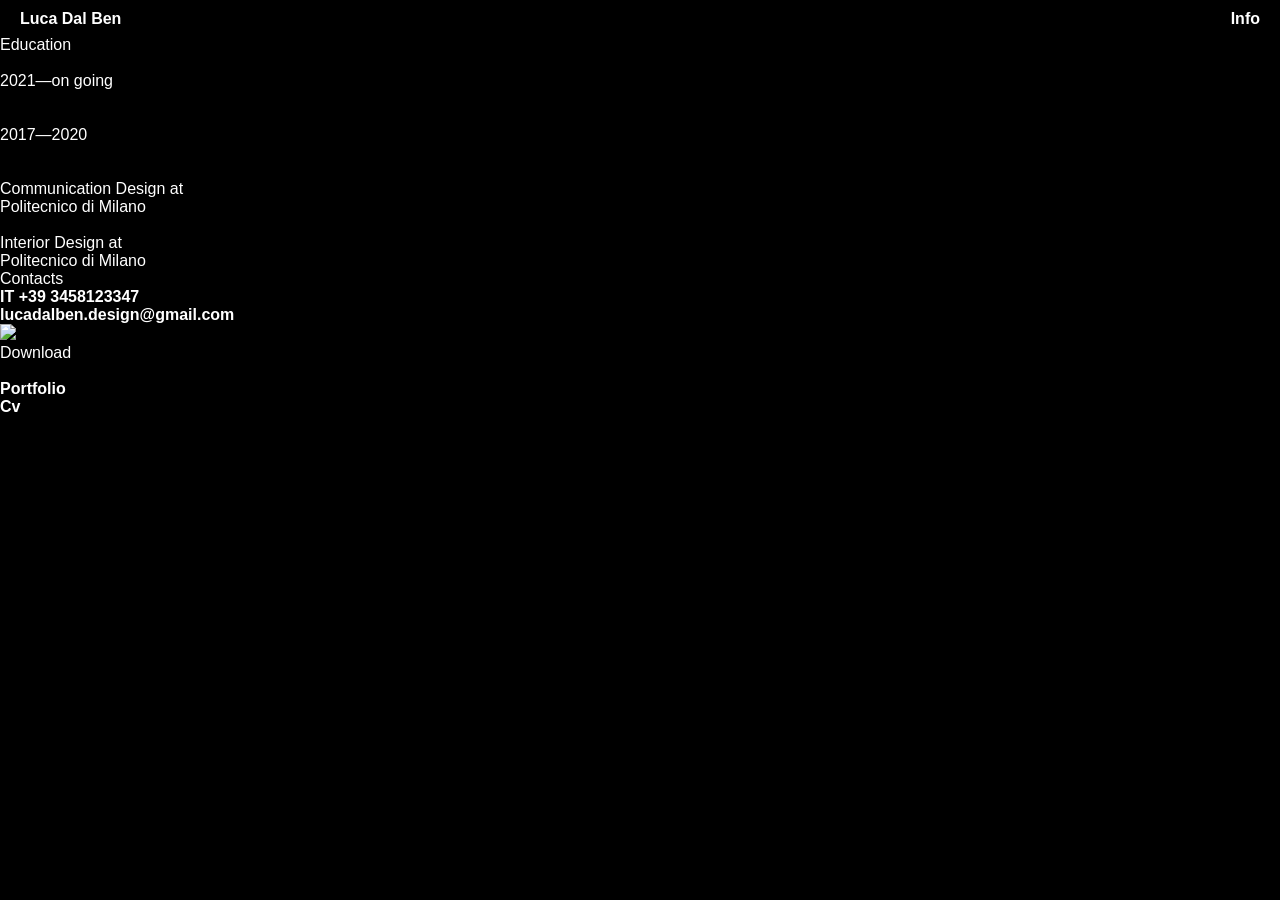
==== info.html @ db905a55 "Add files via upload" ====
<!DOCTYPE html>

<html lang="eng">
  <head>
    <meta charset="UTF-8" />
    <meta http-equiv="X-UA-Compatible" content="IE=edge" />
    <meta name="viewport" content="width=device-width, initial-scale=1.0" />

    <!-- GLOBAL-->
    <link rel="shorcut icon" type="x-icon" href="..." />
    <link
      href="https://fonts.cdnfonts.com/css/neue-haas-grotesk-display-pro"
      rel="stylesheet"
    />
    <style>
      @import url("https://fonts.cdnfonts.com/css/neue-haas-grotesk-display-pro");
    </style>
    <link rel="stylesheet" type="text/css" href="style.info.css" />
    <title>Luca Dal Ben</title>
  </head>

  <body>
    <!--Header-->
    <div class="header">
      <div class="navbar">
        <a href="Main.html">Luca Dal Ben</a>
      </div>
      <div class="navbar">
        <a href="info.html">Info</a>
      </div>
    </div>

    <!--Info-->
    <div class="main">
      <div class="container">
        
          <div class="description">
            <p>Lorem, ipsum dolor sit amet consectetur adipisicing elit. Tempora vero, aut incidunt excepturi dolores ab laboriosam accusamus vel sapiente illo accusantium voluptas cupiditate corrupti! Laboriosam nobis dignissimos dicta quaerat iusto.
            </p>
            <p id="education">
              Education
              <br>
              <br>
              2021—on going
              <br>
              <br>
              <br>
              2017—2020
            </p>
            <p id="education">
              <br>
              <br>
              Communication Design at
               <br>
               Politecnico di Milano
               <br>
               <br>
               Interior Design at
               <br>
               Politecnico di Milano
            </p>
          </div>
          <div class="contacts">
            <p>
            Contacts
            <br>
            <a id="number" href="tel:+393458123347">IT +39 3458123347</a>
            <br>
            <a id="mail" href="mailto:lucadalben.design@gmail.com">lucadalben.design@gmail.com</a>
            </p>
          </div>
          <div class="imagewoody">
            <a href="https://www.instagram.com/lucassstation/">
              <img src="./img/Image Woody/Risorsa 4.png" />
            </a> 
          </div>
          <div class="download">
            <div id="donwloadtitle">
              <p>Download</p>
              <br>
            </div>
            <div class="link-download">
              <a id="portfolio" class="buttons" href="https://drive.google.com/file/d/1qgA3e_QsDl6GpixLq6F8jhU2Kg74sDD9/view?usp=sharing">Portfolio</a>
              <br>
              <a id="cv" class="buttons" href="">Cv</a>
            </div>
          </div>
        
      </div>
    </div>
    </div>
  </body>
</html>
---- style.info.css ----
* {
  box-sizing: border-box;
  margin: 0;
  padding: 0;
}

html,
body {
  min-height: 100%;
  width: 100%;
  background-color: black;
  font-size: 16px;
  font-family: "Neue Haas Grotesk Display Pro", sans-serif;
  color: white;
}

/* Header */
.header {
  background: black;
  display: flex;
  justify-content: space-between;
  position: fixed;
  width: 100%;
  z-index: 1;
}

.navbar {
  padding: 10px 20px;
}

a {
  font-family: "Neue Haas Grotesk Display Pro", sans-serif;
  font-weight: 600;
  font-size: 1rem;
  text-decoration: none;
  color: white;
}
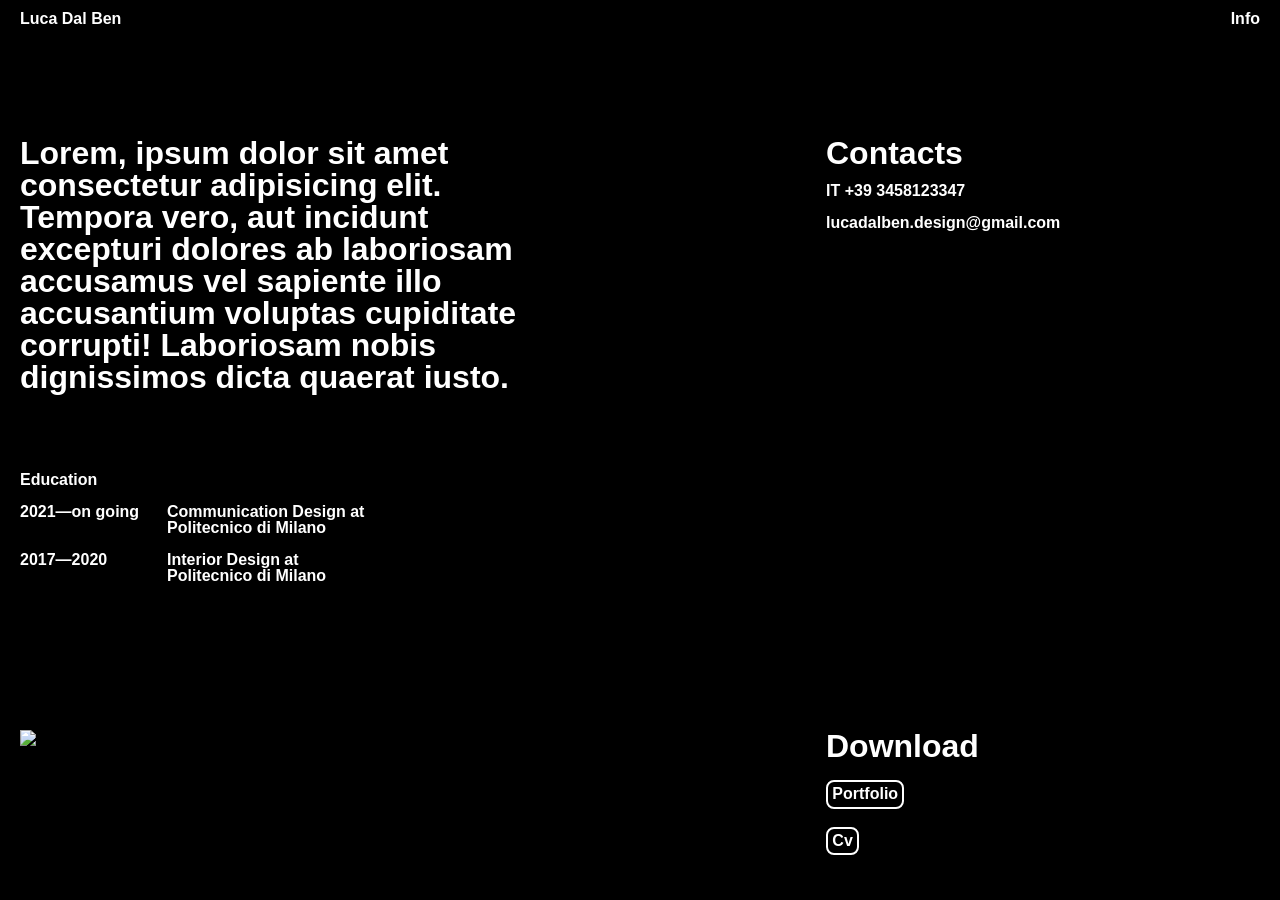
==== commit 0eb1076e: "Update info.html" ====
--- a/info.html
+++ b/info.html
@@ -23,7 +23,7 @@
     <!--Header-->
     <div class="header">
       <div class="navbar">
-        <a href="Main.html">Luca Dal Ben</a>
+        <a href="index.html">Luca Dal Ben</a>
       </div>
       <div class="navbar">
         <a href="info.html">Info</a>
--- a/style.info.css
+++ b/style.info.css
@@ -6,26 +6,26 @@
 
 html,
 body {
-  min-height: 100%;
-  width: 100%;
   background-color: black;
   font-size: 16px;
   font-family: "Neue Haas Grotesk Display Pro", sans-serif;
   color: white;
+  display: grid;
+  width: 100%;
+  height: 100%;
 }
 
 /* Header */
 .header {
   background: black;
   display: flex;
+  padding: 0px 20px;
   justify-content: space-between;
-  position: fixed;
-  width: 100%;
   z-index: 1;
 }
 
 .navbar {
-  padding: 10px 20px;
+  padding: 10px 0;
 }
 
 a {
@@ -35,3 +35,97 @@
   text-decoration: none;
   color: white;
 }
+
+a:hover {
+  color: grey;
+}
+
+/* Description */
+.main {
+}
+
+.container {
+  display: flex;
+  flex-wrap: wrap;
+  justify-content: flex-start;
+  align-items: space-between;
+  padding: 10px 20px 0px 20px;
+  height: 100%;
+}
+
+/* Description */
+.description {
+  width: 65%;
+  padding-bottom: 10%;
+  padding-right: 20%;
+  min-width: 576px;
+  display: flex;
+  flex-wrap: wrap;
+  position: relative;
+}
+
+/* Contacts */
+.contacts {
+  width: 35%;
+  padding-bottom: 10%;
+  padding-right: 10%;
+  display: flex;
+  position: relative;
+}
+
+/* Image */
+.imagewoody {
+  width: 65%;
+  padding-bottom: 0;
+  padding-right: 20%;
+}
+
+img {
+  width: 30%;
+  align-items: center;
+}
+
+/* Downloads */
+.download {
+  width: 35%;
+  color: black;
+  display: block;
+}
+
+/* Paragraph */
+p {
+  color: white;
+  font-size: 2rem;
+  line-height: 2rem;
+  font-weight: 600;
+}
+
+#number,
+#mail {
+  font-size: 1rem;
+  line-height: 1rem;
+  font-weight: 600;
+}
+
+#cv,
+#portfolio {
+  font-size: 1rem;
+  line-height: 1rem;
+  font-weight: 600;
+  display: blocK;
+  padding: 1%;
+  width: fit-content;
+}
+
+#education {
+  padding-right: 5%;
+  font-size: 1rem;
+  line-height: 1rem;
+  font-weight: 600;
+  margin-top: 10%;
+}
+
+.buttons {
+  border: 2px solid white;
+  border-radius: 0.5rem;
+}
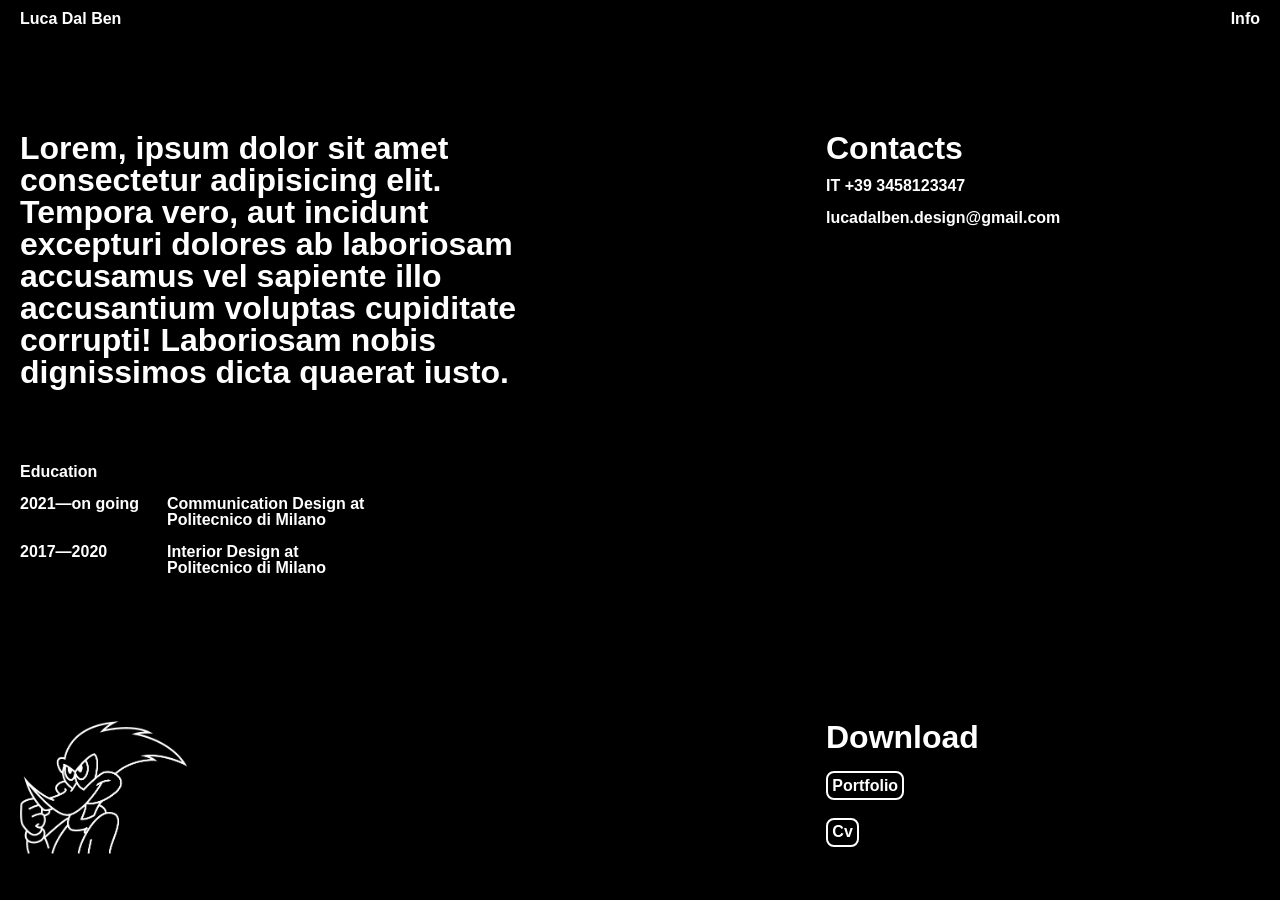
==== commit c43577ad: "Update info.html" ====
--- a/info.html
+++ b/info.html
@@ -71,7 +71,7 @@
           </div>
           <div class="imagewoody">
             <a href="https://www.instagram.com/lucassstation/">
-              <img src="./img/Image Woody/Risorsa 4.png" />
+              <img src="./img/Image woody/Risorsa 4.png" />
             </a> 
           </div>
           <div class="download">
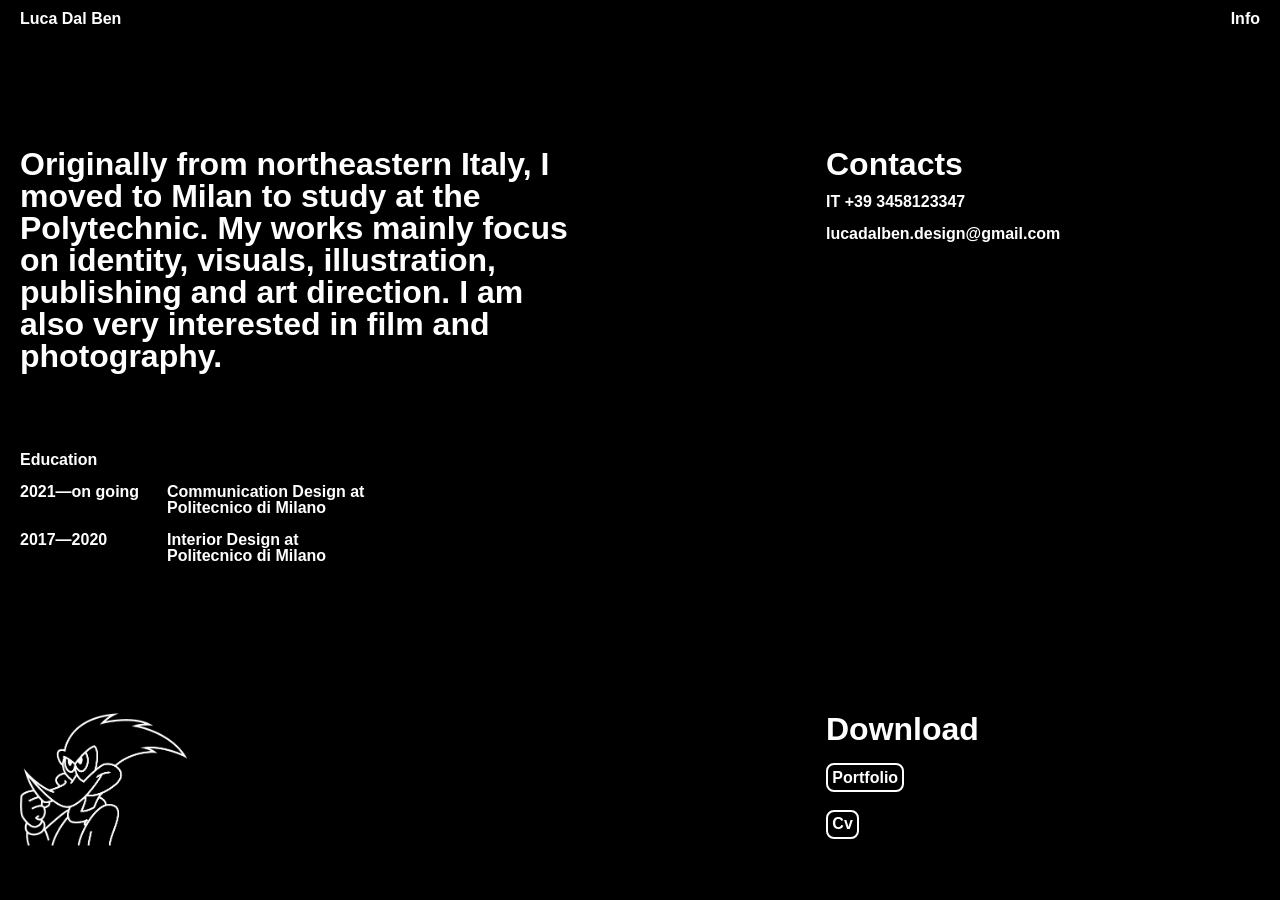
==== commit 5989c012: "Update info.html" ====
--- a/info.html
+++ b/info.html
@@ -35,7 +35,7 @@
       <div class="container">
         
           <div class="description">
-            <p>Lorem, ipsum dolor sit amet consectetur adipisicing elit. Tempora vero, aut incidunt excepturi dolores ab laboriosam accusamus vel sapiente illo accusantium voluptas cupiditate corrupti! Laboriosam nobis dignissimos dicta quaerat iusto.
+            <p>Originally from northeastern Italy, I moved to Milan to study at the Polytechnic. My works mainly focus on identity, visuals, illustration, publishing and art direction. I am also very interested in film and photography. 
             </p>
             <p id="education">
               Education
--- a/style.info.css
+++ b/style.info.css
@@ -21,6 +21,7 @@
   display: flex;
   padding: 0px 20px;
   justify-content: space-between;
+  width: 100%;
   z-index: 1;
 }
 
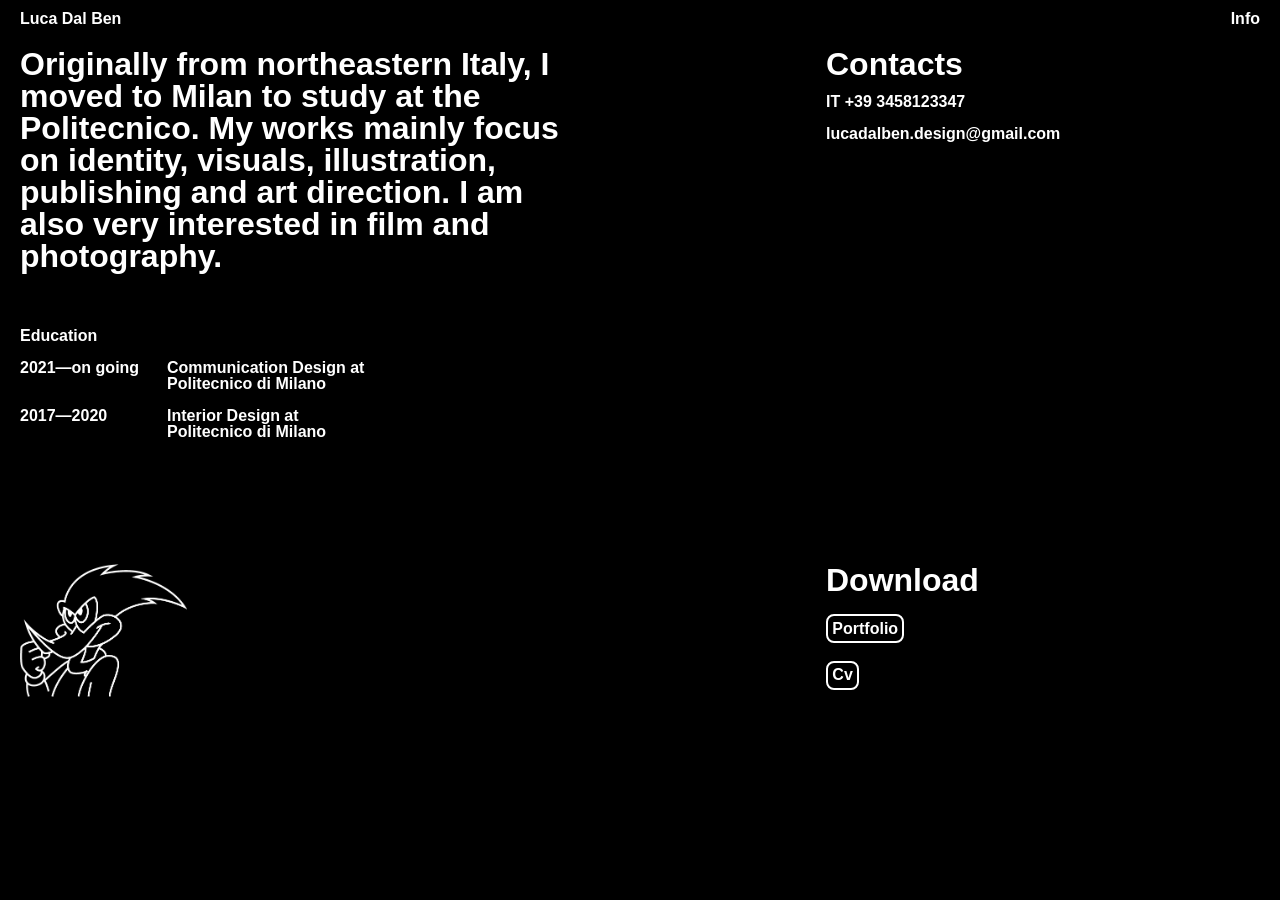
==== commit 4345f751: "Update info.html" ====
--- a/info.html
+++ b/info.html
@@ -35,7 +35,7 @@
       <div class="container">
         
           <div class="description">
-            <p>Originally from northeastern Italy, I moved to Milan to study at the Polytechnic. My works mainly focus on identity, visuals, illustration, publishing and art direction. I am also very interested in film and photography. 
+            <p>Originally from northeastern Italy, I moved to Milan to study at the Politecnico. My works mainly focus on identity, visuals, illustration, publishing and art direction. I am also very interested in film and photography. 
             </p>
             <p id="education">
               Education
--- a/style.info.css
+++ b/style.info.css
@@ -6,27 +6,27 @@
 
 html,
 body {
+  width: 100%;
+  height: 100%;
   background-color: black;
   font-size: 16px;
   font-family: "Neue Haas Grotesk Display Pro", sans-serif;
   color: white;
   display: grid;
-  width: 100%;
-  height: 100%;
 }
 
 /* Header */
 .header {
   background: black;
   display: flex;
-  padding: 0px 20px;
   justify-content: space-between;
+  position: fixed;
   width: 100%;
   z-index: 1;
 }
 
 .navbar {
-  padding: 10px 0;
+  padding: 10px 20px;
 }
 
 a {
@@ -51,7 +51,7 @@
   justify-content: flex-start;
   align-items: space-between;
   padding: 10px 20px 0px 20px;
-  height: 100%;
+  margin-top: 3%;
 }
 
 /* Description */
@@ -59,7 +59,6 @@
   width: 65%;
   padding-bottom: 10%;
   padding-right: 20%;
-  min-width: 576px;
   display: flex;
   flex-wrap: wrap;
   position: relative;
@@ -91,6 +90,56 @@
   width: 35%;
   color: black;
   display: block;
+}
+
+@media (max-width: 767px) {
+  .container {
+  display: flex;
+  flex-wrap: wrap;
+  justify-content: flex-start;
+  align-items: space-between;
+  padding: 0px 20px 0px 20px;
+  margin-top: 10%;
+}
+  
+  /* Description */
+  .description {
+    width: 100%;
+    padding-bottom: 10%;
+    padding-right: 0%;
+    display: flex;
+    flex-wrap: wrap;
+    position: relative;
+  }
+
+  /* Contacts */
+  .contacts {
+    width: 100%;
+    padding-bottom: 10%;
+    padding-right: 10%;
+    display: flex;
+    position: relative;
+  }
+
+  /* Image */
+  .imagewoody {
+    width: 100%;
+    padding-bottom: 5%;
+    padding-right: 20%;
+  }
+  
+  
+   img {
+     width: 50%;
+     align-items: center;
+   }
+
+  .download {
+    width: 100%;
+    color: black;
+    display: block;
+    padding-bottom: 10%;
+  }
 }
 
 /* Paragraph */
